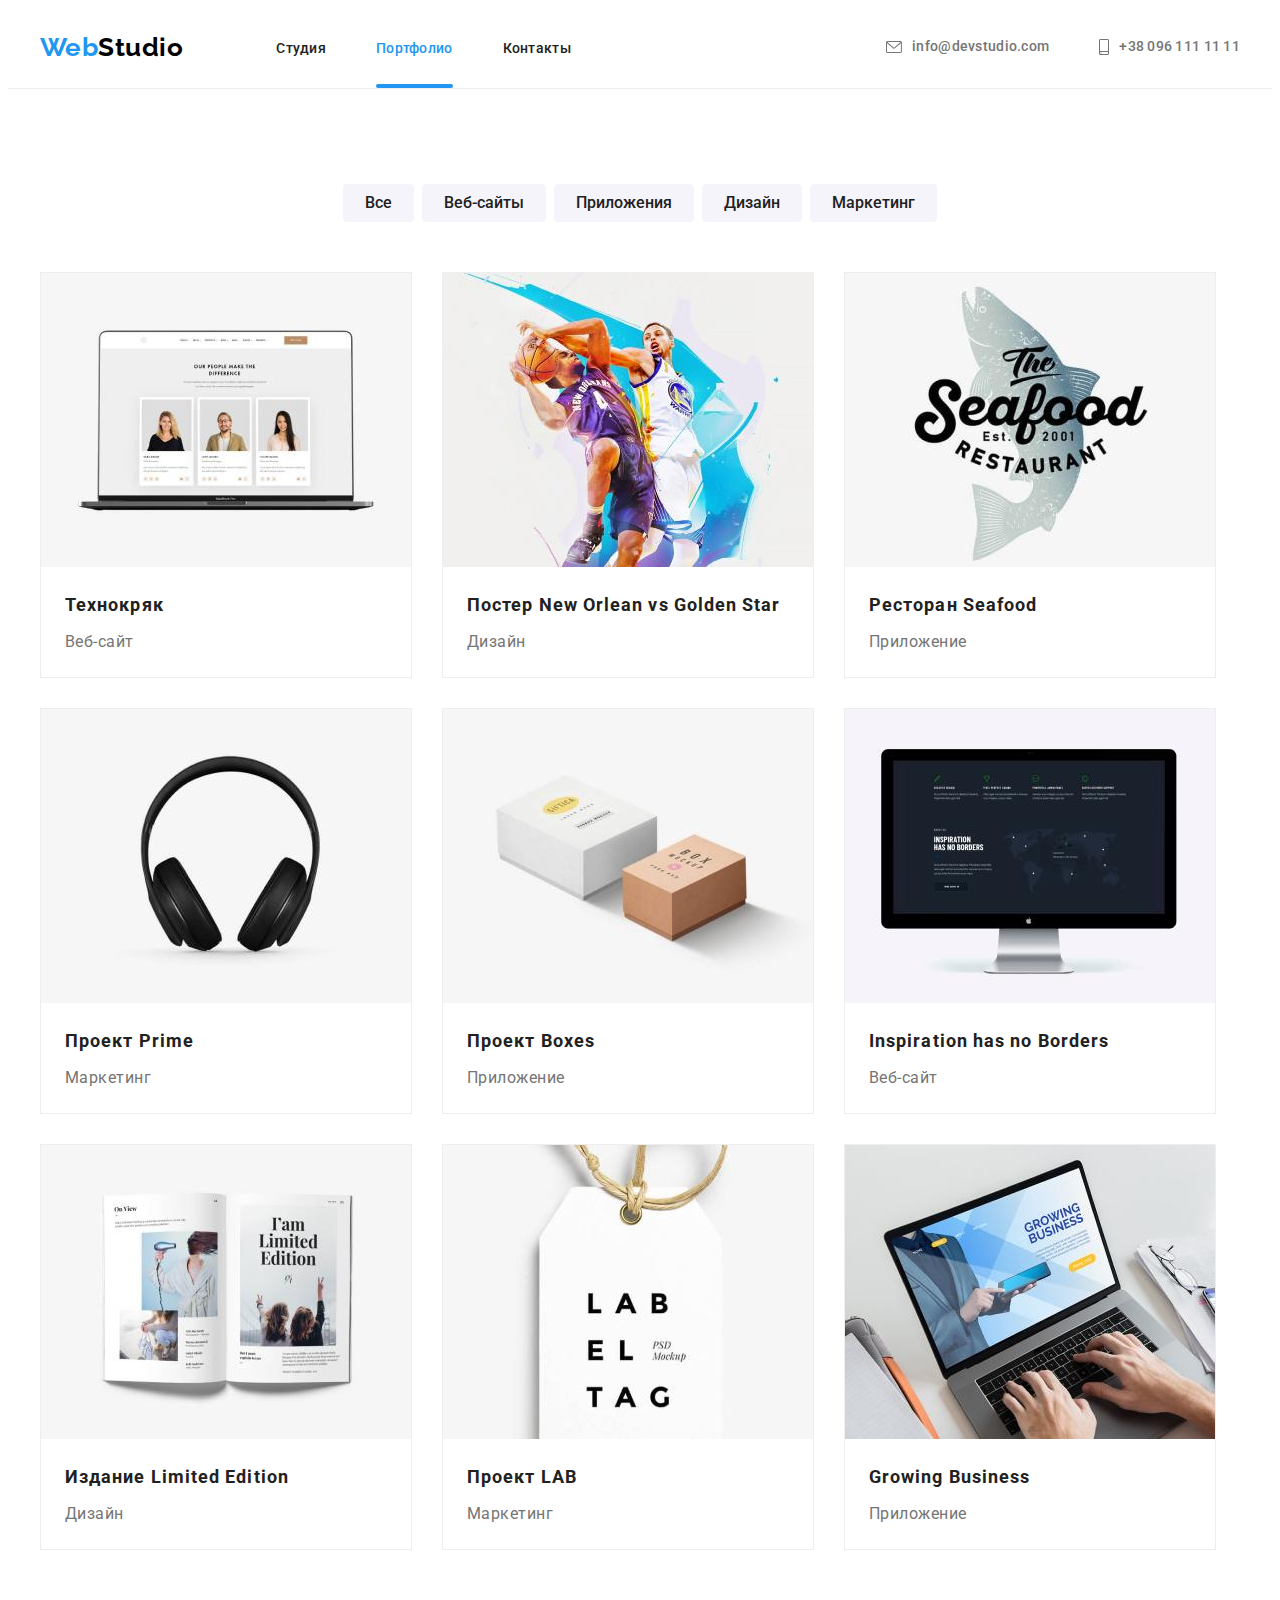
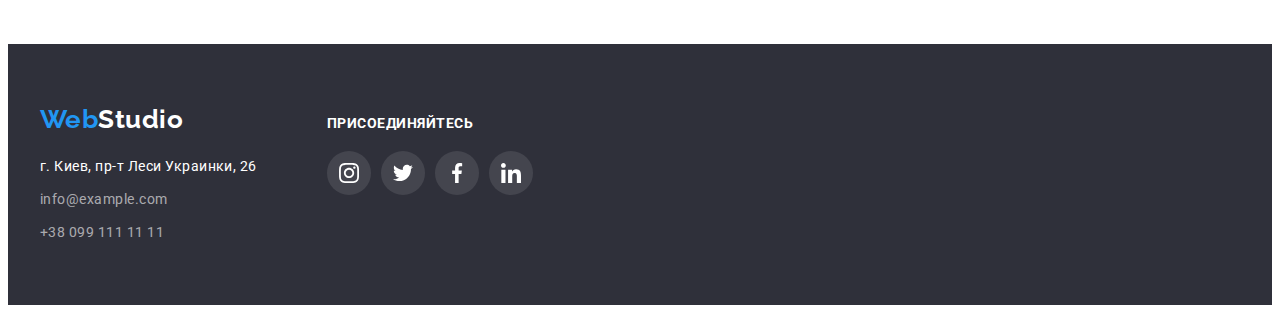
==== portfolio.html @ 86d5bcbc "Скопировал файлы с 5 Д/З" ====
<!DOCTYPE html>
<html lang="ru">
  <head>
    <meta charset="UTF-8" />
    <meta http-equiv="X-UA-Compatible" content="IE=edge" />
    <meta name="viewport" content="width=device-width, initial-scale=1.0" />
    <title>Портфолио</title>
    <link rel="preconnect" href="https://fonts.googleapis.com" />
    <link rel="preconnect" href="https://fonts.gstatic.com" crossorigin />
    <link
      href="https://fonts.googleapis.com/css2?family=Raleway:wght@700&family=Roboto:wght@400;500;700;900&display=swap"
      rel="stylesheet"
    />
    <link
      rel="stylesheet"
      href="https://cdnjs.cloudflare.com/ajax/libs/modern-normalize/1.1.0/modern-normalize.min.css"
      integrity="sha512-wpPYUAdjBVSE4KJnH1VR1HeZfpl1ub8YT/NKx4PuQ5NmX2tKuGu6U/JRp5y+Y8XG2tV+wKQpNHVUX03MfMFn9Q=="
      crossorigin="anonymous"
      referrerpolicy="no-referrer"
    />
    <link rel="stylesheet" href="./css/styles.css" />
  </head>

  <body>
    <header class="header">
      <div class="container header-container">
        <nav class="header-navigation">
          <div class="first-logo">
            <a class="header-logo link" href="/index.html" lang="en"
              >Web<span class="header-logo-word">Studio</span></a
            >
          </div>
          <ul class="header-menu list">
            <li class="header-item">
              <a class="header-link link" href="./index.html">Студия</a>
            </li>
            <li class="header-item">
              <a class="header-link link current" href="./portfolio.html"
                >Портфолио</a
              >
            </li>
            <li class="header-item">
              <a class="header-link link" href="">Контакты</a>
            </li>
          </ul>
        </nav>
        <ul class="header-contacts-list list">
          <li class="header-contacts-item">
            <a
              class="header-contacts-link link"
              href="mailto:info@devstudio.com"
              lang="en"
              ><svg class="header-contacts-envelope">
                <use href="./images/sprite.svg#icon-envelope"></use>
              </svg>
              <span lang="en">info@devstudio.com</span></a
            >
          </li>
          <li class="header-contacts-item">
            <a class="header-contacts-link link" href="tel:+380961111111"
              ><svg class="header-contacts-envelope smartphone">
                <use href="./images/sprite.svg#icon-smartphone"></use>
              </svg>
              <span>+38 096 111 11 11</span></a
            >
          </li>
        </ul>
      </div>
    </header>

    <main>
      <section class="portfolio">
        <div class="container">
          <h1 class="service-header">Виды услуг</h1>

          <ul class="portfolio-list list">
            <li class="portfolio-item">
              <button class="portfolio-btn btn-color" type="button">Все</button>
            </li>
            <li class="portfolio-item">
              <button class="portfolio-btn" type="button">Веб-сайты</button>
            </li>
            <li class="portfolio-item">
              <button class="portfolio-btn" type="button">Приложения</button>
            </li>
            <li class="portfolio-item">
              <button class="portfolio-btn" type="button">Дизайн</button>
            </li>
            <li class="portfolio-item">
              <button class="portfolio-btn" type="button">Маркетинг</button>
            </li>
          </ul>

          <ul class="portfolio-list-img list">
            <li class="portfolio-item-img">
              <div class="portfolio-imagine-text">
              <img
                class="portfolio-imagine"
                src="./images/Веб-сайт.jpg"
                alt="Изображён на экране ноутбука сайт"
                width="370"
                height="294"
              />
              <p class="imagine-description">Технокряк это 
                современная площадка распространения 
                коронавируса. Компании используют эту платформу 
                для цифрового шпионажа и атак на защищённые 
                сервера конкурентов.</p>
              </div>
              <h2 class="portfolio-title">Технокряк</h2>
              <p class="portfolio-text">Веб-сайт</p>
            </li>

            <li class="portfolio-item-img">
              <div class="portfolio-imagine-text">
              <img
                class="portfolio-imagine"
                src="./images/Дизайн.jpg"
                alt="Постер New Orlean vs Golden Star"
                width="370"
                height="294"
              />
              <p class="imagine-description">Технокряк это 
                современная площадка распространения 
                коронавируса. Компании используют эту платформу 
                для цифрового шпионажа и атак на защищённые 
                сервера конкурентов.</p>
              </div>
              <h2 class="portfolio-title">
                Постер <span lang="en">New Orlean vs Golden Star</span>
              </h2>
              <p class="portfolio-text">Дизайн</p>
            </li>
            <li class="portfolio-item-img">
              <div class="portfolio-imagine-text">
              <img
                class="portfolio-imagine"
                src="images/Приложение.jpg"
                alt="Логотип ресторана"
                width="370"
                height="294"
              />
              <p class="imagine-description">Технокряк это 
                современная площадка распространения 
                коронавируса. Компании используют эту платформу 
                для цифрового шпионажа и атак на защищённые 
                сервера конкурентов.</p>
              </div>
              <h2 class="portfolio-title">
                Ресторан <span lang="en">Seafood</span>
              </h2>
              <p class="portfolio-text">Приложение</p>
            </li>
            <li class="portfolio-item-img">
              <div class="portfolio-imagine-text">
              <img
                class="portfolio-imagine"
                src="./images/Маркетинг.jpg"
                alt="Изображены наушники"
                width="370"
                height="294"
              />
              <p class="imagine-description">Технокряк это 
                современная площадка распространения 
                коронавируса. Компании используют эту платформу 
                для цифрового шпионажа и атак на защищённые 
                сервера конкурентов.</p>
              </div>
              <h2 class="portfolio-title">Проект Prime</h2>
              <p class="portfolio-text">Маркетинг</p>
            </li>
            <li class="portfolio-item-img">
              <div class="portfolio-imagine-text">
              <img
                class="portfolio-imagine"
                src="./images/Приложение1.jpg"
                alt="Изображены две маленькие коробки"
                width="370"
                height="294"
              />
              <p class="imagine-description">Технокряк это 
                современная площадка распространения 
                коронавируса. Компании используют эту платформу 
                для цифрового шпионажа и атак на защищённые 
                сервера конкурентов.</p>
              </div>
              <h2 class="portfolio-title">
                Проект <span lang="en">Boxes</span>
              </h2>
              <p class="portfolio-text">Приложение</p>
            </li>
            <li class="portfolio-item-img">
              <div class="portfolio-imagine-text">
              <img
                class="portfolio-imagine"
                src="./images/Веб-сайт1.jpg"
                alt="Изображён монитор компютера"
                width="370"
                height="294"
              />
              <p class="imagine-description">Технокряк это 
                современная площадка распространения 
                коронавируса. Компании используют эту платформу 
                для цифрового шпионажа и атак на защищённые 
                сервера конкурентов.</p>
              </div>
              <h2 class="portfolio-title" lang="en">
                Inspiration has no Borders
              </h2>
              <p class="portfolio-text">Веб-сайт</p>
            </li>
            <li class="portfolio-item-img">
              <div class="portfolio-imagine-text">
              <img
                class="portfolio-imagine"
                src="./images/Дизайн1.jpg"
                alt="Изображён открытый журнал"
                width="370"
                height="294"
              />
              <p class="imagine-description">Технокряк это 
                современная площадка распространения 
                коронавируса. Компании используют эту платформу 
                для цифрового шпионажа и атак на защищённые 
                сервера конкурентов.</p>
              </div>
              <h2 class="portfolio-title">
                Издание <span lang="en">Limited Edition</span>
              </h2>
              <p class="portfolio-text">Дизайн</p>
            </li>
            <li class="portfolio-item-img">
              <div class="portfolio-imagine-text">
              <img
                class="portfolio-imagine"
                src="./images/Маркетинг1.jpg"
                alt="Изображена этикетка "
                width="370"
                height="294"
              />
              <p class="imagine-description">Технокряк это 
                современная площадка распространения 
                коронавируса. Компании используют эту платформу 
                для цифрового шпионажа и атак на защищённые 
                сервера конкурентов.</p>
              </div>
              <h2 class="portfolio-title">Проект <span lang="en">LAB</span></h2>
              <p class="portfolio-text">Маркетинг</p>
            </li>
            <li class="portfolio-item-img">
              <div class="portfolio-imagine-text">
              <img
                class="portfolio-imagine"
                src="./images/Приложение2.jpg"
                alt="Открыт сайт Growing business на ноутбуке"
                width="370"
                height="294"
              />
              <p class="imagine-description">Технокряк это 
                современная площадка распространения 
                коронавируса. Компании используют эту платформу 
                для цифрового шпионажа и атак на защищённые 
                сервера конкурентов.</p>
              </div>
              <h2 class="portfolio-title" lang="en">Growing Business</h2>
              <p class="portfolio-text">Приложение</p>
            </li>
          </ul>
        </div>
      </section>
    </main>
    <footer class="footer fotter-background">
      <div class="container footer-container">
        <div class="common-container">
          <div class="footer-bottom-logo">
          <a class="footer-logo link" href="./index.html" lang="en"
            >Web<span class="footer-logo-word">Studio</span></a
          >
           </div>
        <address class="footer-address">
          <ul class="footer-list list">
            <li class="footer-item">
              <a
                class="footer-link link"
                href="https://www.google.com/maps/place/%D0%B1%D1%83%D0%BB%D1%8C%D0%B2%D0%B0%D1%80+%D0%9B%D0%B5%D1%81%D1%96+%D0%A3%D0%BA%D1%80%D0%B0%D1%97%D0%BD%D0%BA%D0%B8,+26,+%D0%9A%D0%B8%D1%97%D0%B2,+02000/@50.4265807,30.5361971,17z/data=!3m1!4b1!4m5!3m4!1s0x40d4cf0e033ecbe9:0x57a4dffefec77da0!8m2!3d50.4265807!4d30.5383858"
                >г. Киев, пр-т Леси Украинки, 26
              </a>
            </li>
            <li class="footer-item">
              <a
                class="footer-link-contacts link"
                href="mailto:info@example.com"
                lang="en"
                >info@example.com</a
              >
            </li>
            <li class="footer-item">
              <a class="footer-link-contacts link" href="tel:+380991111111"
                >+38 099 111 11 11</a
              >
            </li>
          </ul>
        </address>
        </div>
        
        <section class="social-network">
          <h2 class="social-network-header">присоединяйтесь</h2>
          <ul class="social-network-list list">
                <li class="social-network-item">
                  <a href="" class="social-network-link link">
                    <svg class="social-network-icon">
                      <use href="./images/sprite.svg#icon-instagram"></use>
                    </svg>
                  </a>
                </li>
                <li class="social-network-item">
                  <a href="" class="social-network-link link">
                    <svg class="social-network-icon">
                      <use href="./images/sprite.svg#icon-twitter"></use>
                    </svg>
                  </a>
                </li>
                <li class="social-network-item">
                  <a href="" class="social-network-link link">
                    <svg class="social-network-icon">
                      <use href="./images/sprite.svg#icon-facebook"></use>
                    </svg>
                  </a>
                </li>
                <li class="social-network-item">
                  <a href="" class="social-network-link link">
                    <svg class="social-network-icon">
                      <use href="./images/sprite.svg#icon-linkedin"></use>
                    </svg>
                  </a>
                </li>
               
        </section>
      </div>
    </footer>
  </body>
</html>
---- css/styles.css ----
:root {
  --primery-title-color: #ffffff;
  --secondary-title-color: #212121;
  --primary-header-text-color: #212121;
  --secondary-header-text-color: #757575;
  --primary-text-color: #757575;
  --secondary-text-color: #212121;
  --third-text-color: #ffffff;
  --fourth-text-color: rgba(255, 255, 255, 0.6);
  --accent-color: #2196f3;
  --timing-function: cubic-bezier(0.4, 0, 0.2, 1);
}

p,
h1,
h2,
h3,
h4,
h5,
h6 {
  margin: 0;
}

ul {
  margin: 0;
  padding: 0;
}

img {
  display: block;
}

body {
  color: #757575;
  font-family: "Roboto", sans-serif;
  letter-spacing: 0.03em;
  background-color: #ffffff;
}

.link {
  text-decoration: none;
}

.list {
  list-style: none;
}

.container {
  width: 1200px;
  margin: 0 auto;
  padding-left: 15px;
  padding-right: 15px;
}

.header-menu .header-link.link.current {
  color: var(--accent-color);
}

/* Классы для Хедера и Героя */

.header {
  padding-top: 24px;
  padding-bottom: 25px;
  border-bottom: 1px solid #ececec;
}

.header-container {
  display: flex;
  align-items: center;
}

.header-navigation {
  display: flex;
  align-items: center;
}
.header-menu {
  display: flex;
  /* align-items: center; */
}
.header-contacts-list {
  display: flex;
  margin-left: auto;
  align-items: center;
}
.first-logo {
  margin-right: 93px;
}
.header-item:not(:last-child) {
  margin-right: 50px;
}
.header-contacts-item:not(:last-child) {
  margin-right: 50px;
}

.header-logo {
  font-family: "Raleway", sans-serif;
  font-style: normal;
  font-weight: bold;
  font-size: 26px;
  line-height: 1.19;
  color: var(--accent-color);
}
.header-logo-word {
  font-family: "Raleway", sans-serif;
  font-style: normal;
  font-weight: bold;
  font-size: 26px;
  line-height: 1.19;
  color: #000000;
}
.header-link:hover,
.header-link:focus {
  color: var(--accent-color);
}

.header-link {
  position: relative;
  font-weight: 500;
  font-size: 14px;
  line-height: 1.14;
  letter-spacing: 0.02em;
  color: var(--primary-header-text-color);
  transition: color 250ms var(--timing-function);
}

.current::after {
  content: "";

  position: absolute;
  left: 0;
  bottom: 0;

  display: block;
  width: 100%;
  height: 4px;
  background-color: var(--accent-color);
  border-radius: 2px;
  bottom: -32px;
}

.header-contacts-link:hover,
.header-contacts-link:focus {
  color: var(--accent-color);
}

.header-contacts-link:hover .header-contacts-envelope,
.header-contacts-link:focus .header-contacts-envelope {
  fill: var(--accent-color);
}

.header-contacts-link {
  font-weight: 500;
  font-size: 14px;
  line-height: 1.14;
  letter-spacing: 0.02em;
  color: var(--secondary-header-text-color);
  display: flex;
  align-items: center;

  transition: color 250ms var(--timing-function);
}

.header-contacts-envelope {
  width: 16px;
  height: 12px;
  fill: var(--secondary-header-text-color);
  margin-right: 10px;

  transition: fill 250ms var(--timing-function);
}

.header-contacts-envelope.smartphone {
  width: 10px;
  height: 16px;

  transition: fill 250ms var(--timing-function);
}

.hero {
  background-color: #c4c4c4;
  background-image: linear-gradient(
      to right,
      rgba(47, 48, 58, 0.4),
      rgba(47, 48, 58, 0.4)
    ),
    url(../images/Logoimg.jpg);
  background-repeat: no-repeat;
  background-position: center;
  background-size: cover;
  width: 100%;
  max-width: 1600px;
  margin: 0, auto;
  padding: 200px 0 280px 0;
}

.hero-text {
  font-weight: 900;
  font-size: 44px;
  line-height: 1.36;
  text-align: center;
  letter-spacing: 0.06em;
  text-transform: uppercase;
  color: var(--primery-title-color);
  max-width: 696px;
  margin: 0 auto;
  margin-bottom: 30px;
}

.hero-btn:hover,
.hero-btn:focus {
  background-color: #188ce8;
  cursor: pointer;
}

.hero-btn {
  font-family: inherit;
  font-weight: bold;
  font-size: 16px;
  line-height: 1.88;
  display: flex;
  align-items: center;
  text-align: center;
  letter-spacing: 0.06em;
  color: var(--third-text-color);
  background: #2196f3;
  border: none;
  margin: 0 auto;
  padding: 10px 32px;
  border-radius: 4px;
  transition: background-color 250ms var(--timing-function);
}

/* Классы для секции Наши услуги  */

.service {
  padding: 94px 0;
}

.service-icon-bg {
  width: 270px;
  height: 120px;
  background-color: #f5f4fa;
  margin-bottom: 30px;
  display: flex;
  justify-content: center;
  align-items: center;
}

.service-icon {
  width: 70px;
  height: 70px;
}

.service-title {
  font-weight: bold;
  font-size: 14px;
  line-height: 1.14;
  text-transform: uppercase;
  color: var(--secondary-title-color);
  margin: 0 0 10px 0;
}
.service-text {
  font-weight: normal;
  font-size: 14px;
  line-height: 1.71;
  color: var(--primary-text-color);
}

.service-list {
  display: flex;
  justify-content: space-between;
}

.service-item:not(:last-child) {
  margin-right: 30px;
}

/* Классы для секции Чем мы занимаемся */

.work {
  padding-bottom: 94px;
}

.work-header {
  font-weight: bold;
  font-size: 36px;
  line-height: 1.17;
  text-align: center;
  color: var(--secondary-title-color);
  margin: 0 0 50px 0;
}
.work-list {
  display: flex;
  justify-content: space-between;
}

.work-image-container {
  position: relative;
}

.work-image-title {
  font-weight: bold;
  font-size: 14px;
  line-height: calc(16 / 14);
  text-align: center;
  text-transform: uppercase;
  color: #ffffff;
  background-color: rgba(47, 48, 58, 0.8);
  position: absolute;
  display: block;
  bottom: 0;
  left: 0;
  width: 100%;
  height: 70px;
  padding: 27px 0px 27px 0px;
}

/* Кдассы для секции Наша команда */

.team {
  background-color: #f5f4fa;
  padding-top: 94px;
  padding-bottom: 94px;
}

.team-header {
  font-weight: bold;
  font-size: 36px;
  line-height: 1.17;
  text-align: center;
  color: var(--secondary-title-color);
  margin-bottom: 50px;
}

.team-list {
  display: flex;
  justify-content: space-between;
}

.team-item:not(:last-child) {
  margin-right: 30px;
}

.team-item {
  width: calc((100%-90px) / 4);
  background: #ffffff;
  box-shadow: 0px 1px 3px rgba(0, 0, 0, 0.12), 0px 1px 1px rgba(0, 0, 0, 0.14),
    0px 2px 1px rgba(0, 0, 0, 0.2);
  border-radius: 0px 0px 4px 4px;
  padding-bottom: 30px;
}

.team-imagine {
  margin-bottom: 30px;
}

.team-member {
  font-weight: 500;
  font-size: 16px;
  line-height: 1.19;
  text-align: center;
  color: var(--secondary-title-color);
  margin-bottom: 10px;
}

.team-member-specialisation {
  font-size: 16px;
  line-height: 1.19;
  text-align: center;
  color: var(--primary-text-color);
  margin-bottom: 16px;
}

.social-list {
  display: flex;
  justify-content: center;
}

/* .social-item:not(:last-child) {
  margin-right: 10px;
} */

.social-item + .social-item {
  margin-left: 10px;
}

.social-item {
  width: 44px;
  height: 44px;
}

.social-link {
  width: 100%;
  height: 100%;
  background-color: #ffffff;
  border-radius: 50%;
  display: flex;
  justify-content: center;
  align-items: center;
  transition: background-color 250ms var(--timing-function);
}

.social-link:hover,
.social-link:focus {
  background-color: var(--accent-color);
}

.social-link:hover .social-icon,
.social-link:focus .social-icon {
  fill: #ffffff;
}

.social-icon {
  width: 20px;
  height: 20px;
  fill: #afb1b8;
  transition: fill 250ms var(--timing-function);
}

/* Секция Наши Клиенты */

.clients {
  padding: 94px 0;
  background-color: #ffffff;
}

.clients-header {
  font-weight: bold;
  font-size: 36px;
  line-height: 1.17;
  text-align: center;
  color: var(--secondary-title-color);
  margin-bottom: 50px;
}

.clients-list {
  display: flex;
  justify-content: center;
}

.clients-item {
  width: 170px;
  height: 92px;
}
.clients-item + .clients-item {
  margin-left: 30px;
}

.clients-link {
  width: 100%;
  height: 100%;
  background-color: #ffffff;
  border: 1px solid #afb1b8;
  border-radius: 4px;
  display: flex;
  justify-content: center;
  align-items: center;
  transition: border-color 250ms var(--timing-function);
}

.clients-link:hover,
.clients-link:focus {
  border-color: var(--accent-color);
}

.clients-link:hover .clients-icon,
.clients-link:focus .clients-icon {
  fill: var(--accent-color);
}

.clients-icon {
  fill: #afb1b8;
  transition: fill 250ms var(--timing-function);
}

/* Классы для футера */

.footer {
  padding: 60px 0;
}

.footer-container {
  display: flex;
  align-items: baseline;
  /* align-items: center; */
}

.fotter-background {
  background-color: #2f303a;
}

.footer-bottom-logo {
  margin-bottom: 20px;
}

.footer-logo {
  font-family: "Raleway", sans-serif;
  font-style: normal;
  font-weight: bold;
  font-size: 26px;
  line-height: 1.19;
  color: var(--accent-color);
}
.footer-logo-word {
  font-family: "Raleway", sans-serif;
  font-style: normal;
  font-weight: bold;
  font-size: 26px;
  line-height: 1.19;
  color: #ffffff;
}

.footer-address {
  font-style: normal;
}

.footer-item:not(:last-child) {
  margin: 0 0 9px 0;
}

.footer-link:hover,
.footer-link:focus {
  color: var(--accent-color);
}
.footer-link {
  font-size: 14px;
  line-height: 1.71;
  color: var(--third-text-color);
  transition: color 250ms var(--timing-function);
}

.footer-link-contacts:hover,
.footer-link-contacts:focus {
  color: var(--accent-color);
}
.footer-link-contacts {
  font-size: 14px;
  line-height: 1.71;
  color: rgba(255, 255, 255, 0.6);
  transition: color 250ms var(--timing-function);
}

.common-container {
  margin-right: 70px;
}

.social-network-header {
  font-weight: bold;
  font-size: 14px;
  line-height: calc(16 / 14);
  text-transform: uppercase;
  color: var(--primery-title-color);
  margin-bottom: 20px;
}

.social-network-list {
  display: flex;
}

.social-network-item {
  width: 44px;
  height: 44px;
}

.social-network-item + .social-network-item {
  margin-left: 10px;
}

.social-network-link {
  width: 100%;
  height: 100%;
  display: flex;
  background-color: rgba(255, 255, 255, 0.1);
  border-radius: 50%;
  justify-content: center;
  align-items: center;
  transition: background-color 250ms var(--timing-function);
}

.social-network-link:hover,
.social-network-link:focus {
  background-color: var(--accent-color);
}

.social-network-icon {
  width: 20px;
  height: 20px;
  fill: #ffffff;
  justify-content: center;
}

/* Вторая страничка - ПОРТФОЛИО */

.service-header {
  width: 1px;
  height: 1px;
  overflow: hidden;
  opacity: 0;
}

.portfolio {
  padding: 94px 0 94px 0;
}

.portfolio-btn:hover,
.portfolio-btn:focus {
  color: var(--third-text-color);
  background-color: var(--accent-color);
  box-shadow: 0px 3px 1px rgba(0, 0, 0, 0.1), 0px 1px 2px rgba(0, 0, 0, 0.08),
    0px 2px 2px rgba(0, 0, 0, 0.12);
  cursor: pointer;
}

.portfolio-list {
  display: flex;
  justify-content: center;
  margin: 0 0 50px 0;
}

.portfolio-item:not(:last-child) {
  margin-right: 8px;
}
.portfolio-btn {
  font-family: inherit;
  font-weight: 500;
  font-size: 16px;
  line-height: 1.63;
  text-align: center;
  color: var(--secondary-text-color);
  background-color: #f5f4fa;
  border: none;
  padding: 6px 22px;
  border-radius: 4px;
  transition: color 250ms var(--timing-function),
    background-color 250ms var(--timing-function),
    box-shadow 250ms var(--timing-function);
}

/* применяем временно portfolio-btn*/
/* .btn-color {
  color: var(--third-text-color);
  background-color: var(--accent-color);
  box-shadow: 0px 3px 1px rgba(0, 0, 0, 0.1), 0px 1px 2px rgba(0, 0, 0, 0.08),
    0px 2px 2px rgba(0, 0, 0, 0.12);
  border-radius: 4px; }*/

.portfolio-list-img {
  display: flex;
  flex-wrap: wrap;
}

.portfolio-item-img:hover,
.portfolio-item-img:focus {
  box-shadow: 0px 1px 1px rgba(0, 0, 0, 0.12), 0px 4px 4px rgba(0, 0, 0, 0.06),
    1px 4px 6px rgba(0, 0, 0, 0.16);
  cursor: pointer;
}

.portfolio-item-img {
  width: 370px;
  height: 404px;
  margin-right: 30px;
  margin-bottom: 30px;
  border: 1px solid #eeeeee;
  transition: box-shadow 250ms var(--timing-function);
}

.portfolio-item-img:nth-child(3n) {
  margin-right: 0;
}

.portfolio-item-img:nth-last-child(-n + 3) {
  margin-bottom: 0;
}

.portfolio-imagine-text {
  position: relative;
  overflow: hidden;
}

.portfolio-imagine {
  margin-bottom: 20px;
}

.imagine-description {
  font-size: 18px;
  line-height: calc(28 / 18);
  color: var(--third-text-color);
  background-color: var(--accent-color);
  position: absolute;
  top: 0;
  left: 0;
  height: 100%;
  padding: 63px 24px;
  transform: translateY(100%);
  transition: transform 250ms var(--timing-function);
}

.portfolio-item-img:hover .imagine-description {
  transform: translateY(0);
  background: rgba(33, 150, 243, 0.9);
}

.portfolio-title {
  font-weight: bold;
  font-size: 18px;
  line-height: 2;
  letter-spacing: 0.06em;
  color: var(--secondary-title-color);
  padding: 0 24px;
  margin-bottom: 4px;
}

.portfolio-text {
  font-size: 16px;
  line-height: 1.88;
  color: var(--primary-text-color);
  padding: 0 24px;
}

/* Модальное окно */

.backdrop {
  position: fixed;
  top: 0;
  left: 0;
  width: 100vw;
  height: 100vh;
  background-color: rgba(0, 0, 0, 0.2);
  box-shadow: 0px 4px 4px rgba(0, 0, 0, 0.25);
  display: flex;
  justify-content: center;
  align-items: center;
  transition: opacity 250ms var(--timing-function),
    visibility 250ms var(--timing-function);
}

.backdrop.is-hidden {
  visibility: hidden;
  opacity: 0;
  pointer-events: none;
}

.backdrop.is-hidden .modal {
  transform: scale(0.5);
}

.modal {
  width: 528px;
  min-height: 581px;
  background: #ffffff;
  box-shadow: 0px 1px 3px rgba(0, 0, 0, 0.12), 0px 1px 1px rgba(0, 0, 0, 0.14),
    0px 2px 1px rgba(0, 0, 0, 0.2);
  border-radius: 4px;
  position: relative;
  transform: scale(1);
  transition: transform 250ms var(--timing-function);
}

.modal-icon-container {
  width: 30px;
  height: 30px;
  top: 8px;
  right: 8px;
  background-color: #ffffff;
  border: 1px solid rgba(0, 0, 0, 0.1);
  border-radius: 50%;
  box-sizing: border-box;
  position: absolute;
}

.modal-icon-container:hover {
  cursor: pointer;
}

.modal-close-button {
  width: 11px;
  height: 11px;
}
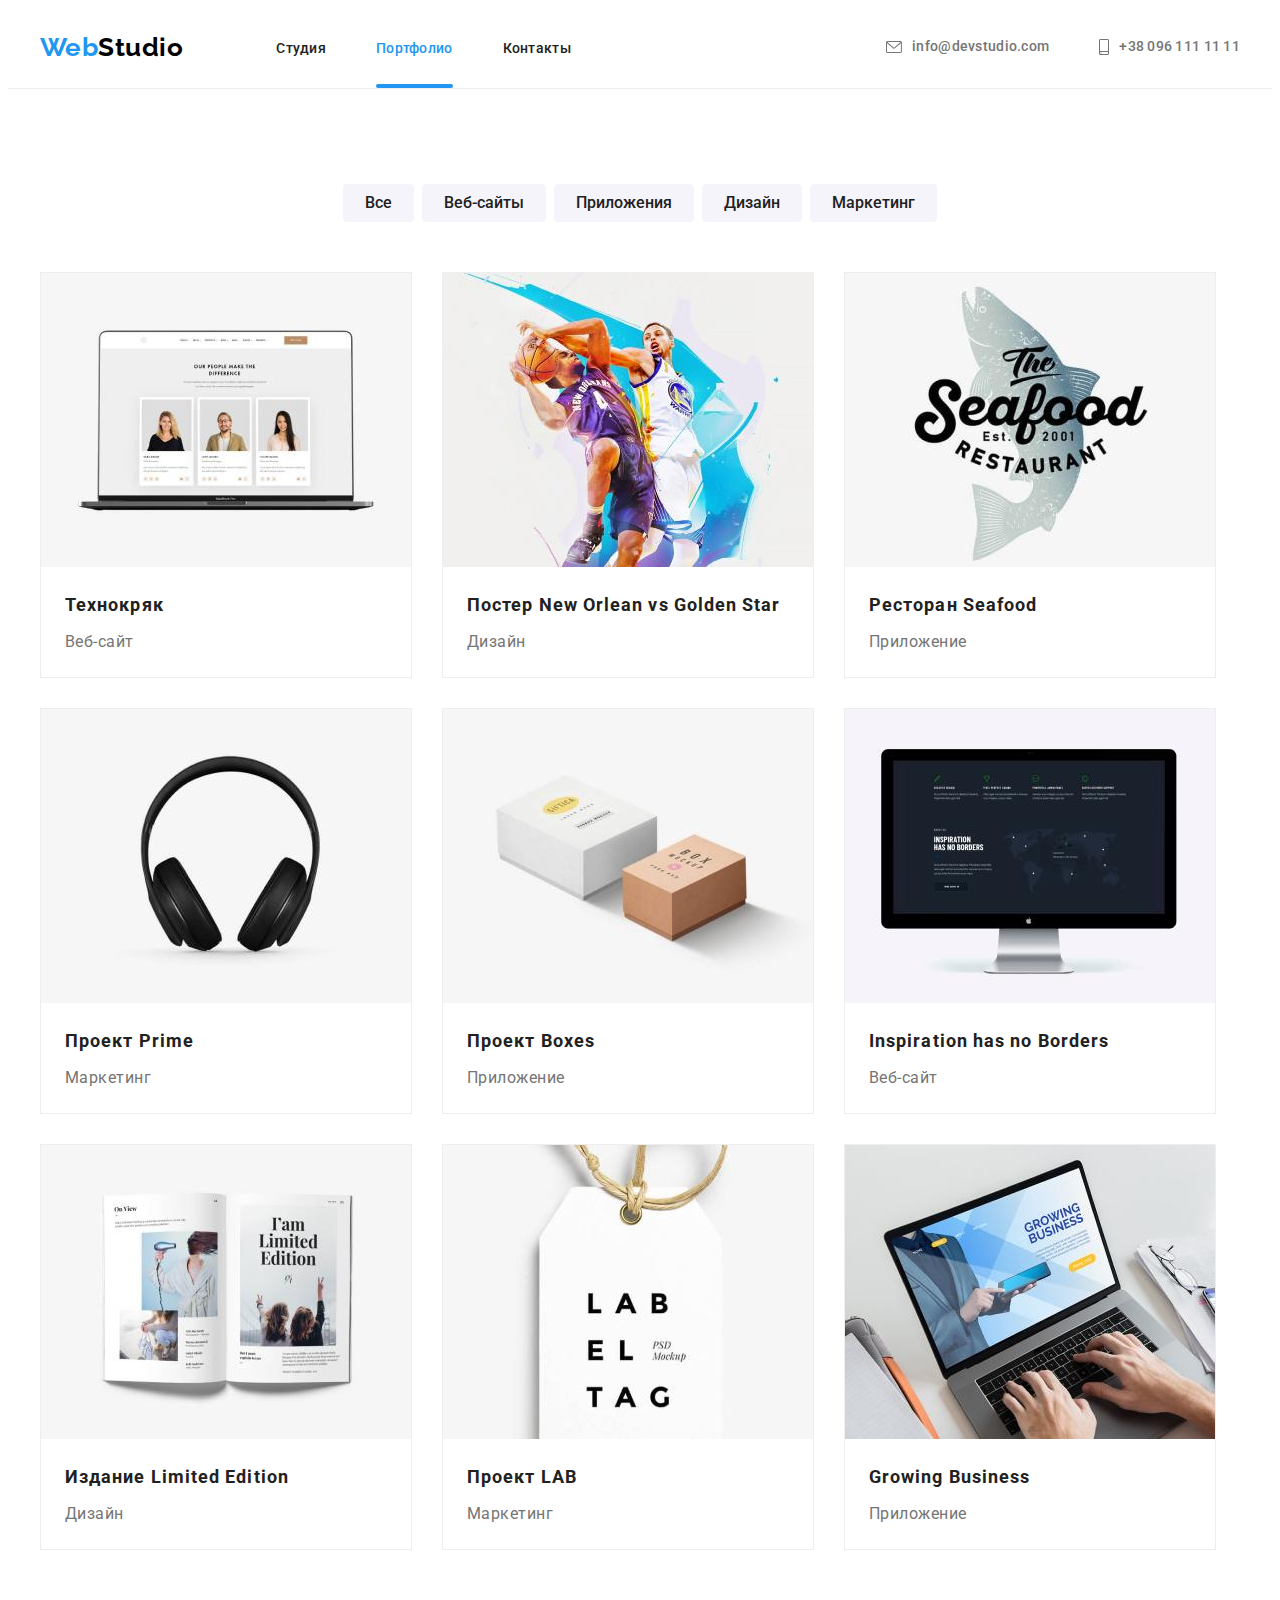
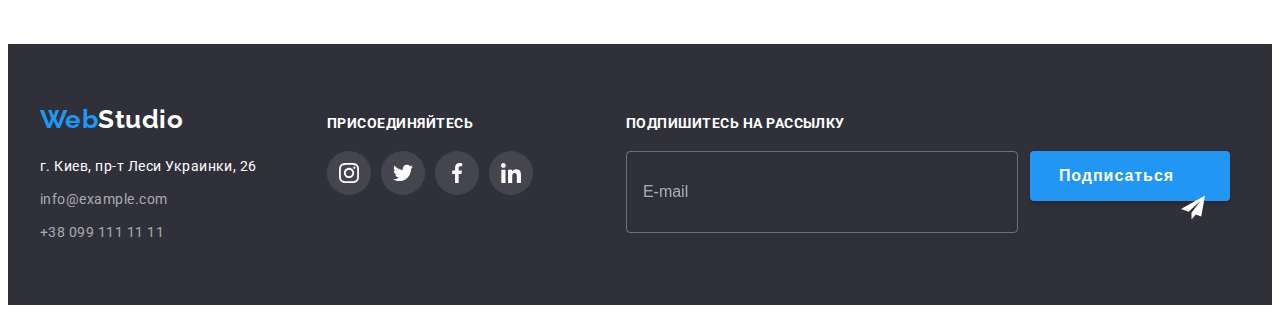
==== commit 5e83746e: "Выполнено оформление элементов формы заявки в модальном окне" ====
--- a/portfolio.html
+++ b/portfolio.html
@@ -333,8 +333,20 @@
                       <use href="./images/sprite.svg#icon-linkedin"></use>
                     </svg>
                   </a>
-                </li>
-               
+                </li>             
+        </section>
+        <section class="newsletter">
+          <h2 class="newsletter-title">Подпишитесь на рассылку</h2>
+          <form action="#" class="newsletter-form">
+              <input type="text" name="E-mail" placeholder="E-mail" class="mail-text">
+              <div class="btn-icon">
+                <button type="submit" class="newsletter-btn"><span class="newsletter-btn-text">Подписаться</span>
+                  <svg class="subscribe-icon">
+                    <use href="./images/sprite.svg#icon-send"></use>
+                  </svg>
+                </button>
+              </div>              
+          </form>
         </section>
       </div>
     </footer>
--- a/css/styles.css
+++ b/css/styles.css
@@ -227,6 +227,7 @@
   margin: 0 auto;
   padding: 10px 32px;
   border-radius: 4px;
+  outline: none;
   transition: background-color 250ms var(--timing-function);
 }
 
@@ -587,6 +588,91 @@
   height: 20px;
   fill: #ffffff;
   justify-content: center;
+}
+
+.newsletter {
+  margin-left: 93px;
+  /* padding-right: 215px; */
+}
+
+.newsletter-title {
+  font-weight: bold;
+  font-size: 14px;
+  line-height: calc(16 / 14);
+  text-transform: uppercase;
+  color: var(--primery-title-color);
+  margin-bottom: 20px;
+}
+
+.newsletter-form {
+  display: flex;
+  justify-content: space-between;
+}
+
+.mail-text {
+  width: 358px;
+  height: 50px;
+  border: 1px solid rgba(255, 255, 255, 0.3);
+  filter: drop-shadow(0px 4px 4px rgba(0, 0, 0, 0.15));
+  border-radius: 4px;
+  background-color: transparent;
+  padding: 15px 16px;
+  margin-right: 12px;
+  color: var(--third-text-color);
+}
+
+.mail-text::placeholder {
+  font-size: 16px;
+  line-height: calc(20 / 16);
+  color: rgba(255, 255, 255, 0.6);
+}
+
+.mail-text:focus {
+  border-color: #ffffff;
+}
+
+.btn-icon {
+  position: relative;
+}
+
+.newsletter-btn {
+  width: 200px;
+  height: 50px;
+  background: var(--accent-color);
+  box-shadow: 0px 4px 4px rgba(0, 0, 0, 0.15);
+  border-radius: 4px;
+  border: none;
+  padding-left: 29px;
+  transition: background-color 250ms var(--timing-function);
+  outline: none;
+}
+
+.newsletter-btn:hover,
+.newsletter-btn:focus {
+  background-color: #188ce8;
+  cursor: pointer;
+}
+
+.subscribe-icon {
+  position: absolute;
+  width: 24px;
+  height: 24px;
+  top: 95.53%;
+  right: 15.19%;
+  left: 75.31%;
+  bottom: 3.65%;
+  transform: translateY(-140%);
+}
+
+.newsletter-btn-text {
+  font-weight: bold;
+  font-size: 16px;
+  line-height: calc(30 / 16);
+  display: flex;
+  align-items: center;
+  text-align: center;
+  letter-spacing: 0.06em;
+  color: var(--third-text-color);
 }
 
 /* Вторая страничка - ПОРТФОЛИО */
@@ -755,6 +841,7 @@
   position: relative;
   transform: scale(1);
   transition: transform 250ms var(--timing-function);
+  padding: 40px;
 }
 
 .modal-icon-container {
@@ -767,13 +854,173 @@
   border-radius: 50%;
   box-sizing: border-box;
   position: absolute;
+  outline: none;
 }
 
 .modal-icon-container:hover {
   cursor: pointer;
+}
+
+.modal-icon-container:hover .modal-close-button,
+.modal-icon-container:focus .modal-close-button {
+  fill: var(--accent-color);
 }
 
 .modal-close-button {
   width: 11px;
   height: 11px;
-}
+  transition: fill 250ms var(--timing-function);
+}
+
+
+
+.modal-title {
+  font-weight: bold;
+  font-size: 20px;
+  line-height: calc(23 / 20);
+  text-align: center;
+  color: #212121;
+  margin-bottom: 12px;
+}
+
+.form-label {
+  display: flex;
+  flex-direction: column;
+  margin-bottom: 10px;
+  position: relative;
+}
+
+.modal-form-name {
+  font-size: 12px;
+  line-height: calc(14 / 12);
+  letter-spacing: 0.01em;
+  color: #757575;
+  display: block;
+  margin-bottom: 4px;
+}
+
+.input-name {
+  width: 100%;
+  height: 40px;
+  border: 1px solid rgba(33, 33, 33, 0.2);
+  border-radius: 4px;  
+  background-color: transparent;
+  padding-left: 42px;
+  padding-right: 15px;
+  outline: none;
+  transition: border-color 250ms var(--timing-function);
+}
+
+.input-name:focus {
+  border-color: var(--accent-color);
+  cursor: pointer;
+} 
+
+.input-name:focus + .inpute-icon {
+  fill: var(--accent-color);
+}
+
+.inpute-icon {
+  width: 18px;
+  height: 18px;
+  position: absolute;
+  left: 15px;
+  top: 50%;
+  transition: fill 250ms var(--timing-function);
+}
+
+.modal-comments {
+  width: 100%;
+  height: 120px;
+  resize: none;
+  border: 1px solid rgba(33, 33, 33, 0.2);
+  box-sizing: border-box;
+  border-radius: 4px;
+  padding: 12px 16px;
+  outline: none;
+}
+
+.modal-comments:focus {
+  border-color: var(--accent-color);
+  cursor: pointer;
+}
+
+.modal-comments::placeholder {
+  font-size: 12px;
+  line-height: calc(14 / 12);
+  letter-spacing: 0.01em;
+  color: rgba(117, 117, 117, 0.5);
+}
+
+/* Custom checkbox */
+.check-text {
+  font-size: 14px;
+  line-height: calc(24 / 14);
+  color: #757575;
+  display: flex;
+  align-items: center;
+  margin-bottom: 30px;
+}
+
+.check-text .conditions {
+  color: lightseagreen;
+} 
+
+.check-text span {
+  width: 16px;
+  height: 15px;
+  border: 2px solid #212121;
+  border-radius: 3px;
+  margin-right: 8px;
+  display: flex;
+  align-items: center;
+  justify-content: center;
+} 
+
+.check-box-icon {
+  width: 11px;
+  height: 8px;
+}
+
+.modal-checkbox:checked + .check-text span {
+  background-color: var(--accent-color);
+  border: none;
+}
+
+.modal-checkbox.visually-hidden {
+  position: absolute;
+  overflow: hidden;
+  opacity: 0;
+}
+
+
+/* Кнопка формы модалки */
+.modal-btn {
+  width: 200px;
+  height: 50px;
+  background: #2196F3;
+  box-shadow: 0px 4px 4px rgba(0, 0, 0, 0.15);
+  border-radius: 4px;
+  border: none;
+  display: block;
+  margin: 0 auto;
+  outline: none;
+  transition: background-color 250ms var(--timing-function);
+}
+
+.modal-btn:hover,
+.modal-btn:focus {
+  background-color: #188ce8;
+  cursor: pointer;
+}
+
+.modal-btn-title {
+  font-weight: bold;
+  font-size: 16px;
+  line-height: calc(30 / 16);
+  align-items: center;
+  text-align: center;
+  letter-spacing: 0.06em;
+  color: var(--third-text-color);
+}
+
